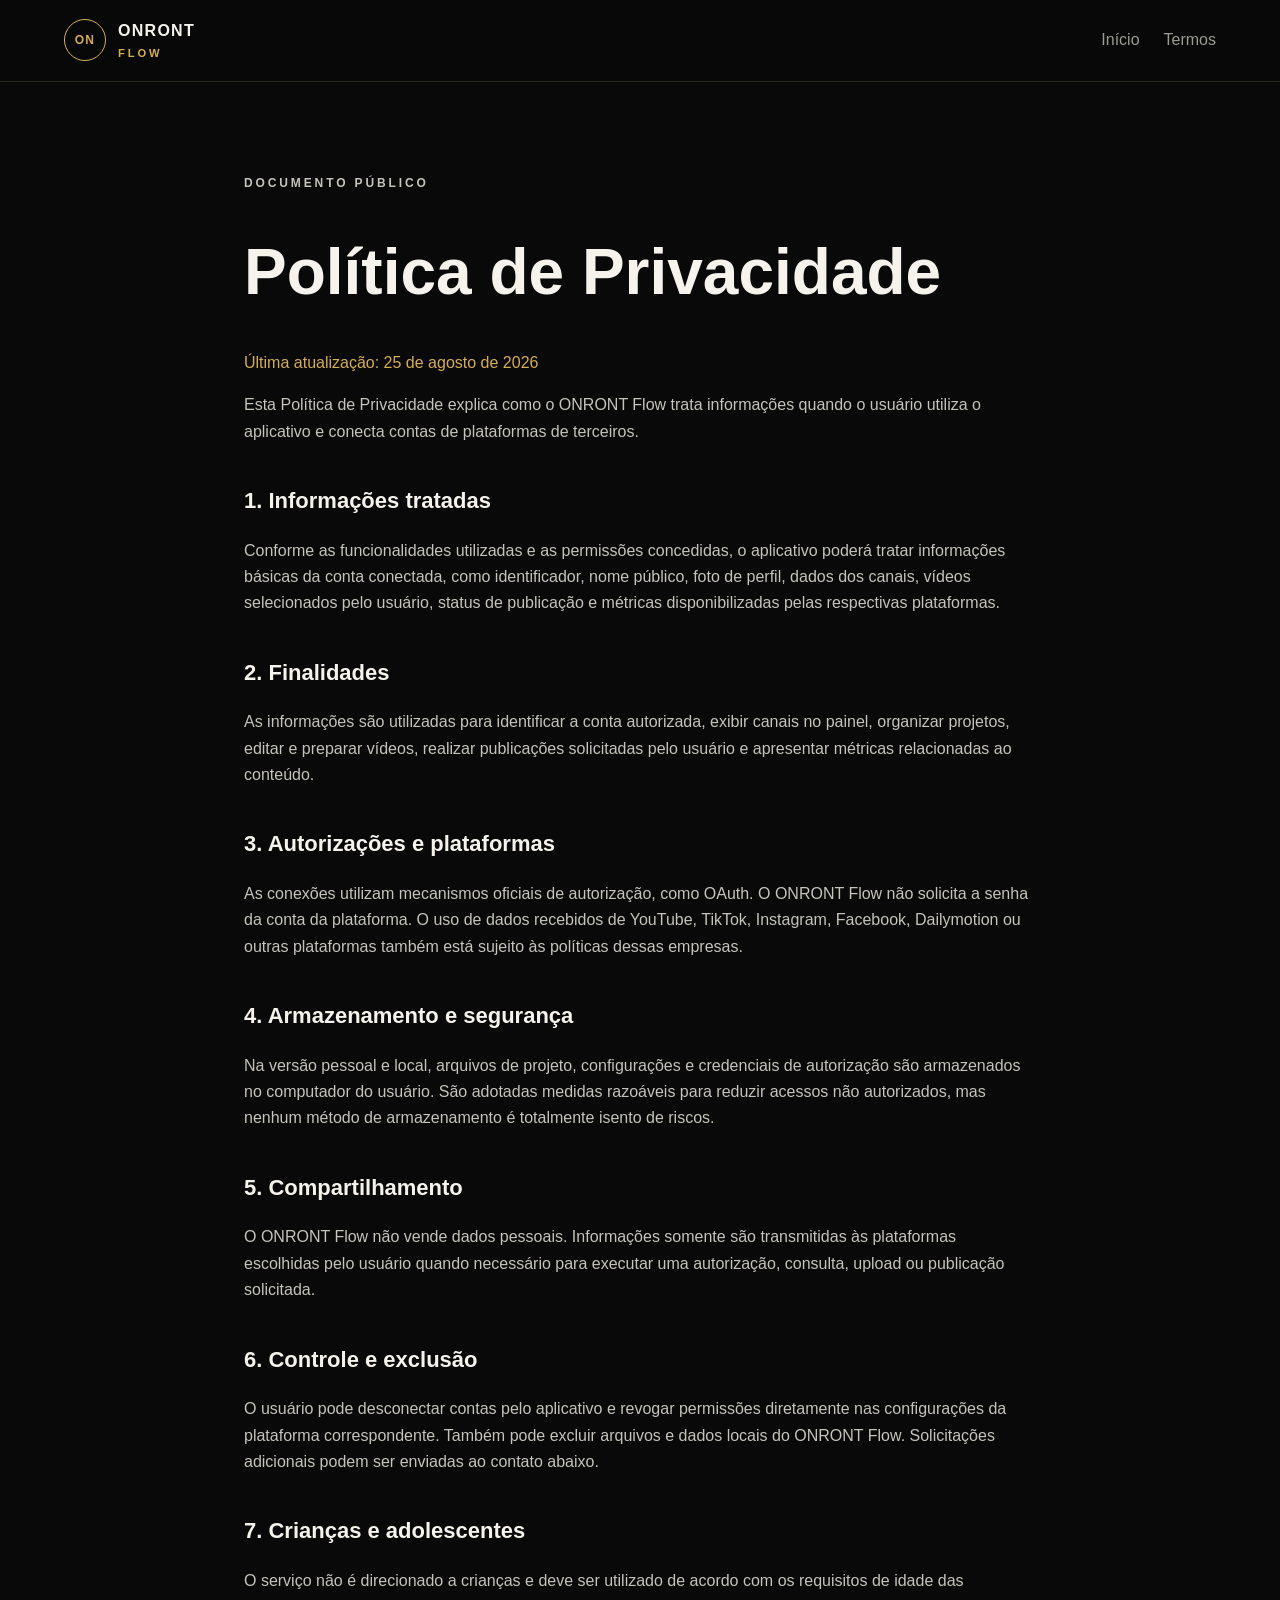
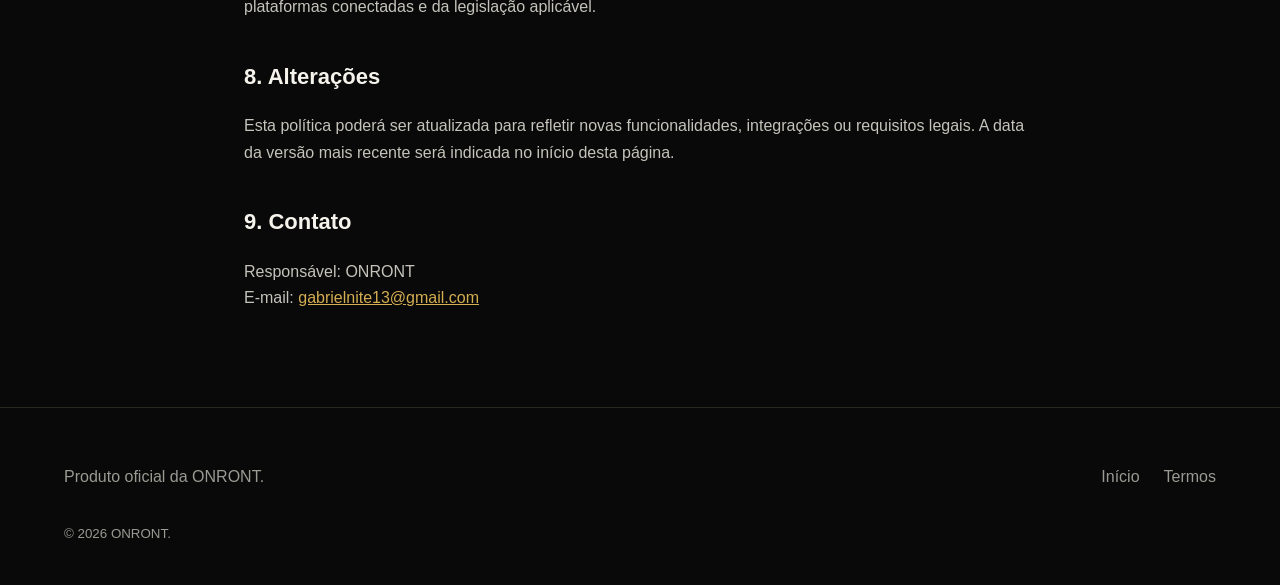
==== privacy.html @ fb02afb2 "Create ONRONT Flow public website" ====
<!doctype html>
<html lang="pt-BR"><head><meta charset="utf-8"><meta name="viewport" content="width=device-width,initial-scale=1"><meta name="description" content="Política de Privacidade do ONRONT Flow"><title>Política de Privacidade — ONRONT Flow</title><link rel="stylesheet" href="styles.css"></head>
<body><header class="nav"><a class="brand" href="index.html"><span class="mark">ON</span><span>ONRONT <b>FLOW</b></span></a><nav><a href="index.html">Início</a><a href="terms.html">Termos</a></nav></header>
<main class="document"><p class="eyebrow">DOCUMENTO PÚBLICO</p><h1>Política de Privacidade</h1><p class="updated">Última atualização: 25 de agosto de 2026</p>
<p>Esta Política de Privacidade explica como o ONRONT Flow trata informações quando o usuário utiliza o aplicativo e conecta contas de plataformas de terceiros.</p>
<h2>1. Informações tratadas</h2><p>Conforme as funcionalidades utilizadas e as permissões concedidas, o aplicativo poderá tratar informações básicas da conta conectada, como identificador, nome público, foto de perfil, dados dos canais, vídeos selecionados pelo usuário, status de publicação e métricas disponibilizadas pelas respectivas plataformas.</p>
<h2>2. Finalidades</h2><p>As informações são utilizadas para identificar a conta autorizada, exibir canais no painel, organizar projetos, editar e preparar vídeos, realizar publicações solicitadas pelo usuário e apresentar métricas relacionadas ao conteúdo.</p>
<h2>3. Autorizações e plataformas</h2><p>As conexões utilizam mecanismos oficiais de autorização, como OAuth. O ONRONT Flow não solicita a senha da conta da plataforma. O uso de dados recebidos de YouTube, TikTok, Instagram, Facebook, Dailymotion ou outras plataformas também está sujeito às políticas dessas empresas.</p>
<h2>4. Armazenamento e segurança</h2><p>Na versão pessoal e local, arquivos de projeto, configurações e credenciais de autorização são armazenados no computador do usuário. São adotadas medidas razoáveis para reduzir acessos não autorizados, mas nenhum método de armazenamento é totalmente isento de riscos.</p>
<h2>5. Compartilhamento</h2><p>O ONRONT Flow não vende dados pessoais. Informações somente são transmitidas às plataformas escolhidas pelo usuário quando necessário para executar uma autorização, consulta, upload ou publicação solicitada.</p>
<h2>6. Controle e exclusão</h2><p>O usuário pode desconectar contas pelo aplicativo e revogar permissões diretamente nas configurações da plataforma correspondente. Também pode excluir arquivos e dados locais do ONRONT Flow. Solicitações adicionais podem ser enviadas ao contato abaixo.</p>
<h2>7. Crianças e adolescentes</h2><p>O serviço não é direcionado a crianças e deve ser utilizado de acordo com os requisitos de idade das plataformas conectadas e da legislação aplicável.</p>
<h2>8. Alterações</h2><p>Esta política poderá ser atualizada para refletir novas funcionalidades, integrações ou requisitos legais. A data da versão mais recente será indicada no início desta página.</p>
<h2>9. Contato</h2><p>Responsável: ONRONT<br>E-mail: <a href="mailto:gabrielnite13@gmail.com">gabrielnite13@gmail.com</a></p>
</main><footer><p>Produto oficial da ONRONT.</p><div><a href="index.html">Início</a><a href="terms.html">Termos</a></div><small>© 2026 ONRONT.</small></footer></body></html>
---- styles.css ----
:root{--bg:#080908;--panel:#11120f;--text:#f5f3ec;--muted:#9b9a93;--gold:#d5ad52;--line:#2a281f;--green:#73d59a}*{box-sizing:border-box}html{scroll-behavior:smooth}body{margin:0;background:var(--bg);color:var(--text);font:16px/1.65 Inter,Segoe UI,Arial,sans-serif}a{color:inherit}.nav{position:sticky;top:0;z-index:2;display:flex;justify-content:space-between;align-items:center;padding:18px max(5vw,24px);background:rgba(8,9,8,.92);border-bottom:1px solid var(--line);backdrop-filter:blur(12px)}.brand{display:flex;align-items:center;gap:12px;text-decoration:none;font-weight:700;letter-spacing:.08em}.brand b{display:block;color:var(--gold);font-size:.7em;letter-spacing:.26em}.mark{display:grid;place-items:center;width:42px;height:42px;border:1px solid var(--gold);border-radius:50%;color:var(--gold);font-size:12px}.nav nav,.actions,footer div{display:flex;gap:24px}.nav nav a,footer a{color:var(--muted);text-decoration:none}.nav nav a:hover,footer a:hover{color:var(--gold)}main{max-width:1180px;margin:auto}.hero{min-height:72vh;display:flex;flex-direction:column;justify-content:center;padding:90px 24px;background:radial-gradient(circle at 75% 30%,rgba(213,173,82,.12),transparent 38%)}.eyebrow{color:var(--gold);font-size:12px;font-weight:700;letter-spacing:.24em}.hero h1{max-width:900px;margin:.2em 0;font-size:clamp(44px,7vw,86px);line-height:1.02;letter-spacing:-.045em}.lead{max-width:720px;color:var(--muted);font-size:20px}.actions{margin-top:26px;flex-wrap:wrap}.button{padding:13px 20px;background:var(--gold);color:#111;text-decoration:none;font-weight:700;border:1px solid var(--gold);border-radius:7px}.button.ghost{background:transparent;color:var(--text)}.section{padding:80px 24px;border-top:1px solid var(--line)}.section h2{max-width:750px;font-size:clamp(30px,4vw,48px);line-height:1.15}.grid{display:grid;grid-template-columns:repeat(3,1fr);gap:16px;margin-top:40px}.grid article{padding:28px;background:var(--panel);border:1px solid var(--line);border-radius:12px}.grid article span{color:var(--gold);font-size:12px}.grid p,.split>p{color:var(--muted)}.split{display:grid;grid-template-columns:1.2fr 1fr;gap:50px;align-items:center}.document{max-width:840px;padding:80px 24px}.document h1{font-size:clamp(40px,6vw,64px);line-height:1.1}.document h2{margin-top:38px;font-size:22px}.document p{color:#c5c3bb}.document .updated{color:var(--gold)}.document a{color:var(--gold)}footer{padding:40px max(5vw,24px);border-top:1px solid var(--line);color:var(--muted);display:grid;grid-template-columns:1fr auto;gap:16px;align-items:center}footer .brand{color:var(--text)}footer small{grid-column:1/-1}@media(max-width:720px){.nav nav{display:none}.grid,.split{grid-template-columns:1fr}.hero{min-height:auto}.hero h1{font-size:45px}.section{padding:60px 22px}footer{grid-template-columns:1fr}footer div{flex-wrap:wrap}}
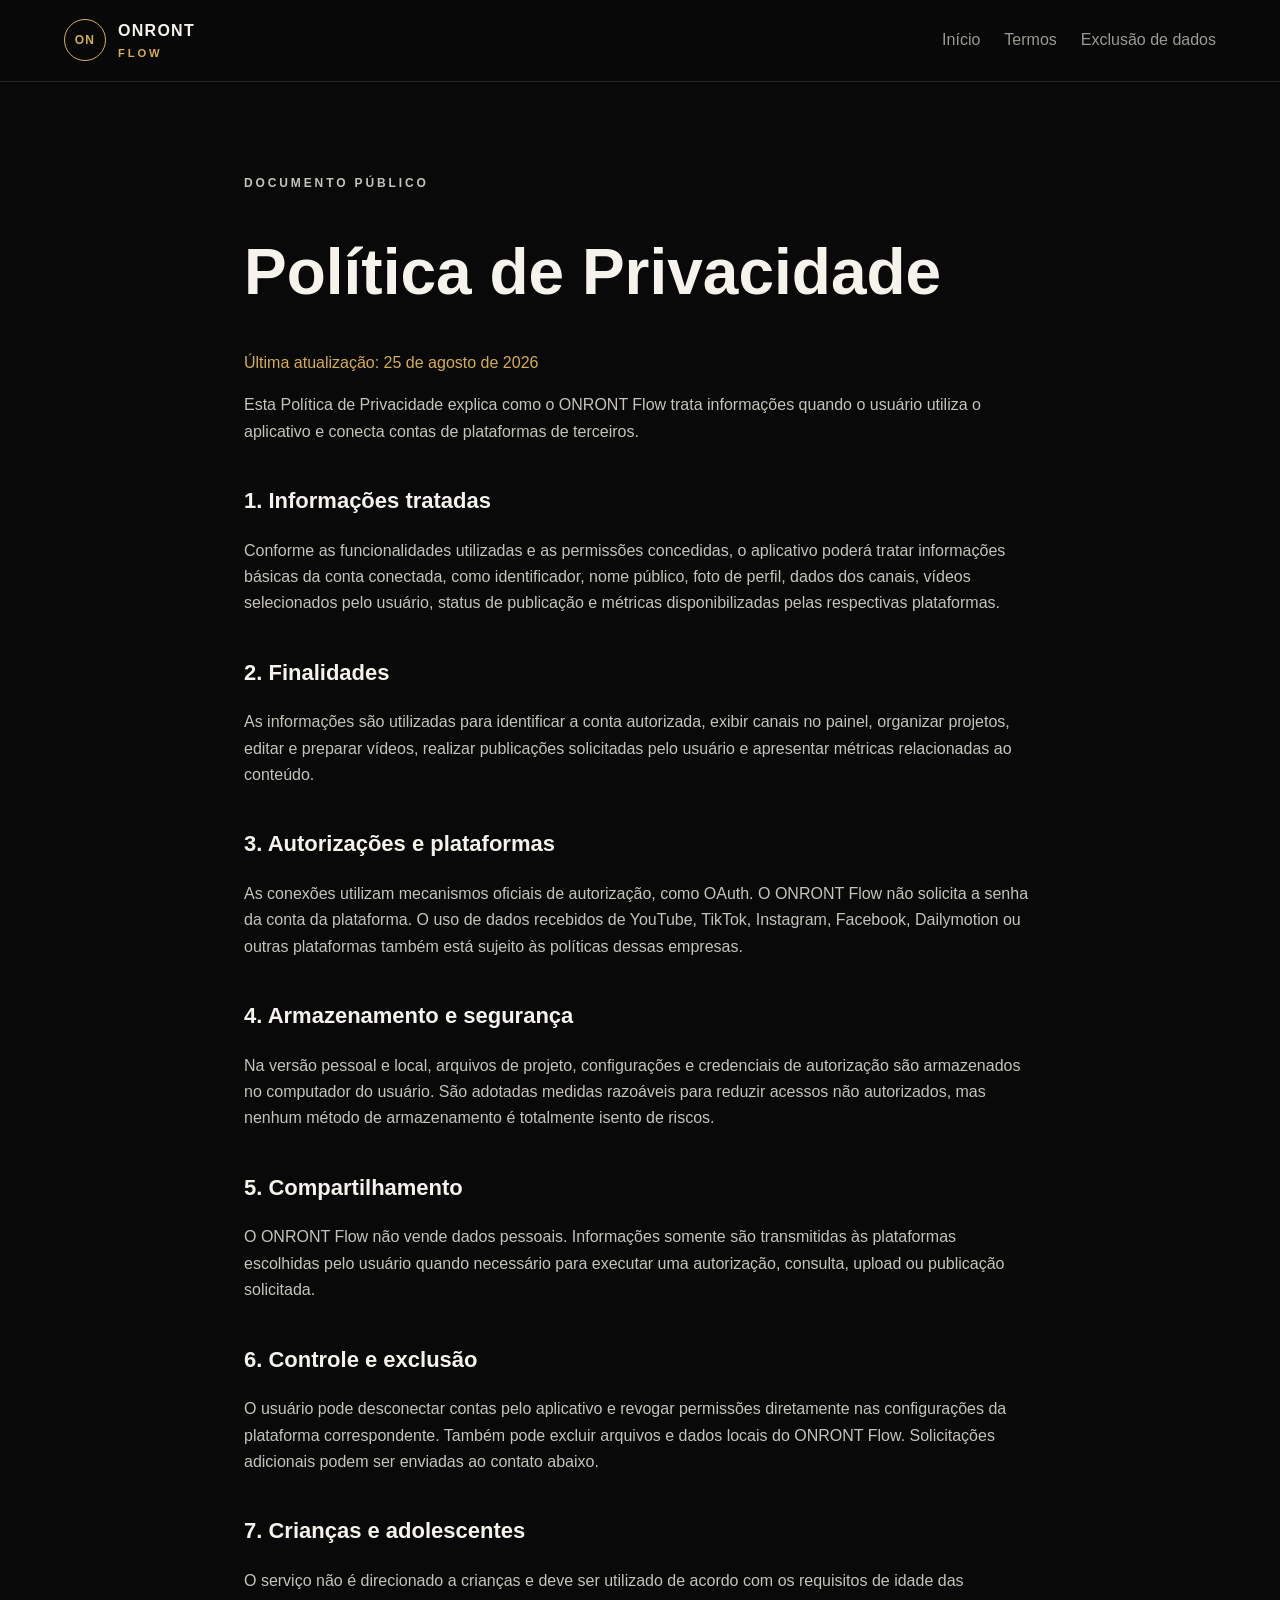
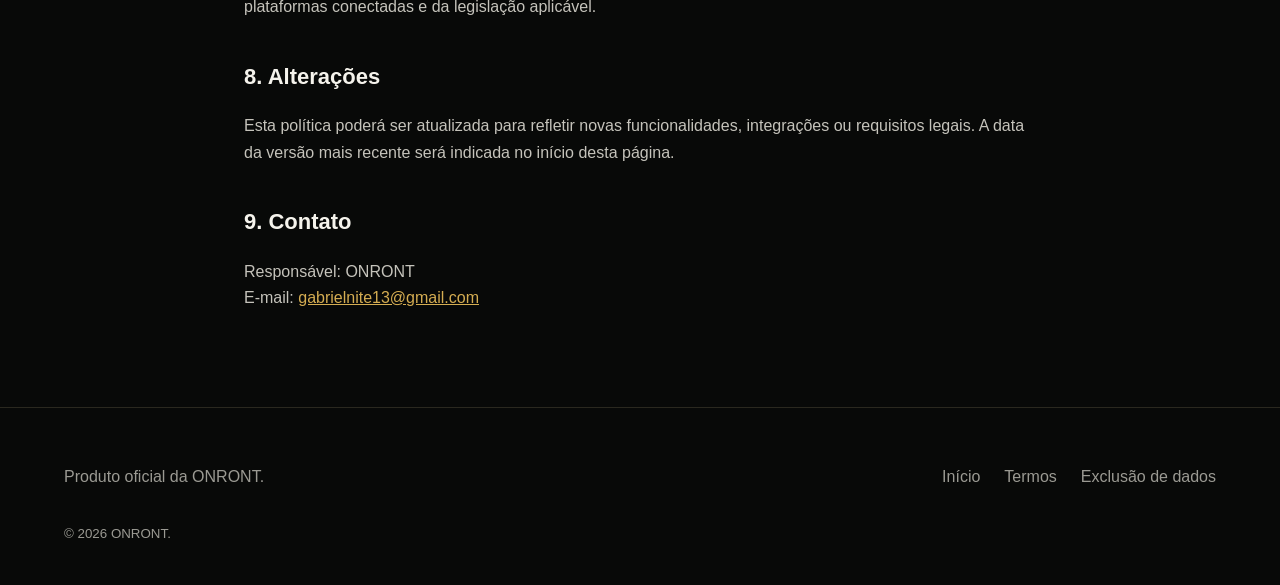
==== commit a655b3c6: "Adicionar página de exclusão de dados" ====
--- a/privacy.html
+++ b/privacy.html
@@ -1,6 +1,6 @@
 <!doctype html>
 <html lang="pt-BR"><head><meta charset="utf-8"><meta name="viewport" content="width=device-width,initial-scale=1"><meta name="description" content="Política de Privacidade do ONRONT Flow"><title>Política de Privacidade — ONRONT Flow</title><link rel="stylesheet" href="styles.css"></head>
-<body><header class="nav"><a class="brand" href="index.html"><span class="mark">ON</span><span>ONRONT <b>FLOW</b></span></a><nav><a href="index.html">Início</a><a href="terms.html">Termos</a></nav></header>
+<body><header class="nav"><a class="brand" href="index.html"><span class="mark">ON</span><span>ONRONT <b>FLOW</b></span></a><nav><a href="index.html">Início</a><a href="terms.html">Termos</a><a href="data-deletion.html">Exclusão de dados</a></nav></header>
 <main class="document"><p class="eyebrow">DOCUMENTO PÚBLICO</p><h1>Política de Privacidade</h1><p class="updated">Última atualização: 25 de agosto de 2026</p>
 <p>Esta Política de Privacidade explica como o ONRONT Flow trata informações quando o usuário utiliza o aplicativo e conecta contas de plataformas de terceiros.</p>
 <h2>1. Informações tratadas</h2><p>Conforme as funcionalidades utilizadas e as permissões concedidas, o aplicativo poderá tratar informações básicas da conta conectada, como identificador, nome público, foto de perfil, dados dos canais, vídeos selecionados pelo usuário, status de publicação e métricas disponibilizadas pelas respectivas plataformas.</p>
@@ -12,4 +12,4 @@
 <h2>7. Crianças e adolescentes</h2><p>O serviço não é direcionado a crianças e deve ser utilizado de acordo com os requisitos de idade das plataformas conectadas e da legislação aplicável.</p>
 <h2>8. Alterações</h2><p>Esta política poderá ser atualizada para refletir novas funcionalidades, integrações ou requisitos legais. A data da versão mais recente será indicada no início desta página.</p>
 <h2>9. Contato</h2><p>Responsável: ONRONT<br>E-mail: <a href="mailto:gabrielnite13@gmail.com">gabrielnite13@gmail.com</a></p>
-</main><footer><p>Produto oficial da ONRONT.</p><div><a href="index.html">Início</a><a href="terms.html">Termos</a></div><small>© 2026 ONRONT.</small></footer></body></html>
+</main><footer><p>Produto oficial da ONRONT.</p><div><a href="index.html">Início</a><a href="terms.html">Termos</a><a href="data-deletion.html">Exclusão de dados</a></div><small>© 2026 ONRONT.</small></footer></body></html>
